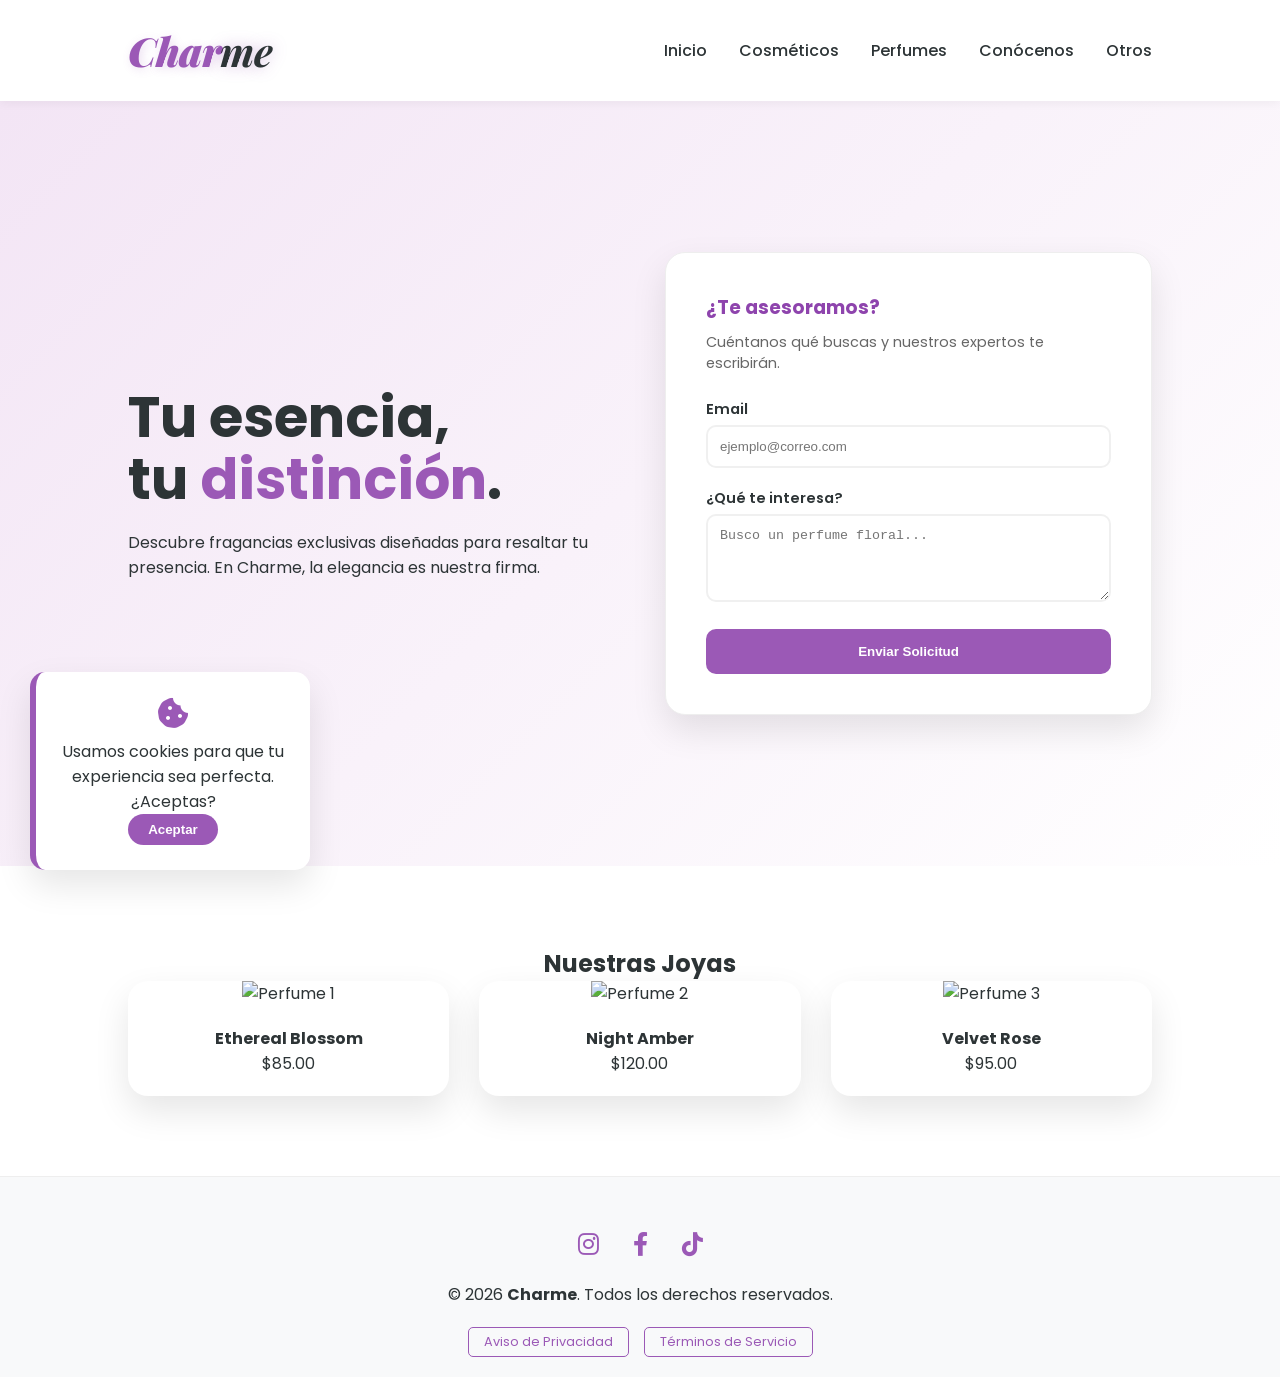
==== index.html @ 7c9b8ab6 "Primera subida de archivos pruebas proyecto" ====
<!DOCTYPE html>
<html lang="es">
<head>
    <meta charset="UTF-8">
    <meta name="viewport" content="width=device-width, initial-scale=1.0">
    <title>Charme | Perfumería de Lujo</title>
    <link href="https://fonts.googleapis.com/css2?family=Playfair+Display:ital,wght@0,700;1,700&family=Poppins:wght@300;400;600&display=swap" rel="stylesheet">
    <link rel="stylesheet" href="style.css">
    <link rel="stylesheet" href="https://cdnjs.cloudflare.com/ajax/libs/font-awesome/6.0.0/css/all.min.css">
</head>
<body>

    <div id="cookie-banner" class="cookie-notice shadow">
        <i class="fas fa-cookie-bite"></i>
        <p>Usamos cookies para que tu experiencia sea perfecta. ¿Aceptas?</p>
        <button id="accept-cookies">Aceptar</button>
    </div>

    <nav class="navbar">
        <div class="logo">
            <span class="char">Char</span><span class="me">me</span>
        </div>
        <ul class="nav-links">
            <li><a href="index.html" class="active">Inicio</a></li>
            <li><a href="cosmeticos.html">Cosméticos</a></li>
            <li><a href="perfumes.html">Perfumes</a></li>
            <li><a href="conocenos.html">Conócenos</a></li>
            <li><a href="otros.html">Otros</a></li>
        </ul>
    </nav>

    <header class="main-hero">
        <div class="hero-content">
            <div class="hero-text">
                <h1>Tu esencia, <br>tu <span class="highlight">distinción</span>.</h1>
                <p>Descubre fragancias exclusivas diseñadas para resaltar tu presencia. En Charme, la elegancia es nuestra firma.</p>
            </div>

            <div class="hero-form">
                <form action="https://formspree.io/f/tu_codigo" method="POST" class="glass-form shadow">
                    <h3>¿Te asesoramos?</h3>
                    <p>Cuéntanos qué buscas y nuestros expertos te escribirán.</p>
                    
                    <div class="input-group">
                        <label>Email</label>
                        <input type="email" name="email" placeholder="ejemplo@correo.com" required>
                    </div>
                    
                    <div class="input-group">
                        <label>¿Qué te interesa?</label>
                        <textarea name="mensaje" rows="4" placeholder="Busco un perfume floral..."></textarea>
                    </div>
                    
                    <button type="submit" class="btn-submit">Enviar Solicitud</button>
                </form>
            </div>
        </div>
    </header>

    <section class="products-preview">
        <h2 class="title">Nuestras Joyas</h2>
        <div class="carousel-grid">
            <div class="product-card shadow">
                <img src="https://images.unsplash.com/photo-1541643600914-78b084683601?q=80&w=500" alt="Perfume 1">
                <div class="info">
                    <h4>Ethereal Blossom</h4>
                    <span>$85.00</span>
                </div>
            </div>
            <div class="product-card shadow">
                <img src="https://images.unsplash.com/photo-1594035910387-fea47794261f?q=80&w=500" alt="Perfume 2">
                <div class="info">
                    <h4>Night Amber</h4>
                    <span>$120.00</span>
                </div>
            </div>
            <div class="product-card shadow">
                <img src="https://images.unsplash.com/photo-1523293182086-7651a899d37f?q=80&w=500" alt="Perfume 3">
                <div class="info">
                    <h4>Velvet Rose</h4>
                    <span>$95.00</span>
                </div>
            </div>
        </div>
    </section>

    <footer>
        <div class="footer-container">
            <div class="socials">
                <a href="#"><i class="fab fa-instagram"></i></a>
                <a href="#"><i class="fab fa-facebook-f"></i></a>
                <a href="#"><i class="fab fa-tiktok"></i></a>
            </div>
            <p>&copy; 2026 <strong>Charme</strong>. Todos los derechos reservados.</p>
            
            <div class="legal-box">
                <a href="privacidad.html" class="btn-legal">Aviso de Privacidad</a>
                <a href="terminos.html" class="btn-legal">Términos de Servicio</a>
            </div>
        </div>
    </footer>

    <script>
        const banner = document.getElementById('cookie-banner');
        const btn = document.getElementById('accept-cookies');
        if (localStorage.getItem('charme_cookies') === 'accepted') {
            banner.style.display = 'none';
        }
        btn.onclick = () => {
            localStorage.setItem('charme_cookies', 'accepted');
            banner.style.display = 'none';
        }
    </script>
</body>
</html>
---- style.css ----
:root {
    --morado-lila: #9b59b6;
    --morado-fuerte: #8e44ad;
    --texto: #2d3436;
    --sombra: 0 15px 35px rgba(0,0,0,0.1);
}

* { margin: 0; padding: 0; box-sizing: border-box; }
body { font-family: 'Poppins', sans-serif; background-color: #ffffff; color: var(--texto); }

/* LOGO CON ESTILO PLAYFAIR */
.logo { font-family: 'Playfair Display', serif; font-size: 2.2rem; font-style: italic; }
.char { color: var(--texto); font-weight: 700; }
.me { color: var(--morado-lila); font-weight: 400; margin-left: -2px; }

/* NAVBAR */
.navbar {
    display: flex;
    justify-content: space-between;
    align-items: center;
    padding: 1.5rem 10%;
    background: white;
    box-shadow: 0 2px 10px rgba(0,0,0,0.05);
    position: sticky;
    top: 0; z-index: 1000;
}
.nav-links { display: flex; list-style: none; gap: 2rem; }
.nav-links a { text-decoration: none; color: var(--texto); font-weight: 500; transition: 0.3s; }
.nav-links a:hover, .active { color: var(--morado-lila); }

/* HERO SECCIÓN */
.main-hero {
    background: linear-gradient(135deg, #f3e5f5 0%, #ffffff 100%);
    padding: 80px 10%;
    min-height: 85vh;
    display: flex;
    align-items: center;
}
.hero-content { display: flex; align-items: center; gap: 50px; flex-wrap: wrap; width: 100%; }
.hero-text { flex: 1; min-width: 300px; }
.hero-text h1 { font-size: 3.5rem; line-height: 1.1; margin-bottom: 20px; }
.highlight { color: var(--morado-lila); }

/* FORMULARIO GLASS-STYLE */
.hero-form { flex: 1; min-width: 350px; }
.glass-form { background: white; padding: 40px; border-radius: 20px; border: 1px solid #eee; }
.shadow { box-shadow: var(--sombra); }
.glass-form h3 { color: var(--morado-fuerte); margin-bottom: 10px; }
.glass-form p { font-size: 0.9rem; color: #666; margin-bottom: 25px; }

.input-group { margin-bottom: 20px; text-align: left; }
.input-group label { display: block; font-size: 0.9rem; margin-bottom: 5px; font-weight: 600; }
.input-group input, .input-group textarea {
    width: 100%; padding: 12px; border: 2px solid #f0f0f0; border-radius: 10px; outline: none; transition: 0.3s;
}
.input-group input:focus, .input-group textarea:focus { border-color: var(--morado-lila); }

.btn-submit {
    width: 100%; padding: 15px; background: var(--morado-lila); color: white; border: none;
    border-radius: 10px; font-weight: bold; cursor: pointer; transition: 0.3s;
}
.btn-submit:hover { background: var(--morado-fuerte); transform: translateY(-3px); }

/* COOKIES IZQUIERDA */
.cookie-notice {
    position: fixed; bottom: 30px; left: 30px; width: 280px; background: white;
    padding: 25px; border-radius: 15px; z-index: 9999; border-left: 6px solid var(--morado-lila); text-align: center;
}
.cookie-notice i { font-size: 2rem; color: var(--morado-lila); margin-bottom: 10px; }
#accept-cookies { background: var(--morado-lila); color: white; border: none; padding: 8px 20px; border-radius: 20px; cursor: pointer; font-weight: 600; }

/* PRODUCTOS Y FOOTER */
.products-preview { padding: 80px 10%; text-align: center; }
.carousel-grid { display: grid; grid-template-columns: repeat(auto-fit, minmax(250px, 1fr)); gap: 30px; }
.product-card { background: white; border-radius: 20px; overflow: hidden; transition: 0.4s; }
.product-card img { width: 100%; height: 300px; object-fit: cover; }
.info { padding: 20px; }

footer { background: #f8f9fa; padding: 50px 10% 20px; text-align: center; border-top: 1px solid #eee; }
.socials { margin-bottom: 20px; }
.socials a { color: var(--morado-lila); font-size: 1.5rem; margin: 0 15px; }
.legal-box { margin-top: 20px; display: flex; justify-content: center; gap: 15px; }
.btn-legal { text-decoration: none; color: var(--morado-lila); border: 1px solid var(--morado-lila); padding: 5px 15px; border-radius: 5px; font-size: 0.8rem; transition: 0.3s; }
.btn-legal:hover { background: var(--morado-lila); color: white; }

/* --- LOGO CHARME CON RELLENO Y GLOW LILA --- */
.logo {
    font-family: 'Playfair Display', serif;
    font-size: 2.5rem;
    font-style: italic;
    letter-spacing: -0.5px;
    display: flex;
    align-items: center;
}

.char { 
    color: #9b59b6;
    font-weight: 900; 
    /* Sombreado suave tipo "glow" en morado lila */
    text-shadow: 2px 2px 10px rgba(155, 89, 182, 0.2); 
}

.me { 
    color: #2d3436; 
    font-weight: 700; /* Aumentamos un poco más el relleno */
    margin-left: -1px;
    /* Un sombreado más definido para la parte lila */
    text-shadow: 0px 0px 15px rgba(155, 89, 182, 0.4);
    transition: 0.3s ease;
}

/* Efecto interactivo: Brilla más al pasar el ratón */
.logo:hover .char {
    text-shadow: 0px 0px 25px rgba(155, 89, 182, 0.7);
    transform: scale(1.02);
}



/* --- AJUSTES PARA MÓVIL Y TABLET --- */

@media (max-width: 768px) {
    /* Navbar: Permite que el menú se envuelva si hay muchos botones */
    .navbar {
        flex-direction: column;
        padding: 1rem;
    }

    .nav-links {
        margin-top: 15px;
        gap: 10px;
        font-size: 0.9rem;
        flex-wrap: wrap;
        justify-content: center;
    }

    /* Hero: El texto y el formulario se ponen uno debajo del otro */
    .main-hero {
        padding: 40px 5%;
        text-align: center;
    }

    .hero-content {
        flex-direction: column;
        gap: 30px;
    }

    .hero-text h1 {
        font-size: 2.2rem; /* Texto más pequeño en móvil */
    }

    .hero-form {
        width: 100%;
        min-width: unset;
    }

    .glass-form {
        padding: 25px 20px;
    }

    /* Cookies: Ocupan el ancho completo abajo para que sean fáciles de tocar */
    .cookie-notice {
        left: 10px;
        right: 10px;
        bottom: 10px;
        width: calc(100% - 20px);
    }

    /* Productos: Se verán en 1 o 2 columnas según el tamaño */
    .carousel-grid {
        grid-template-columns: 1fr;
    }
}
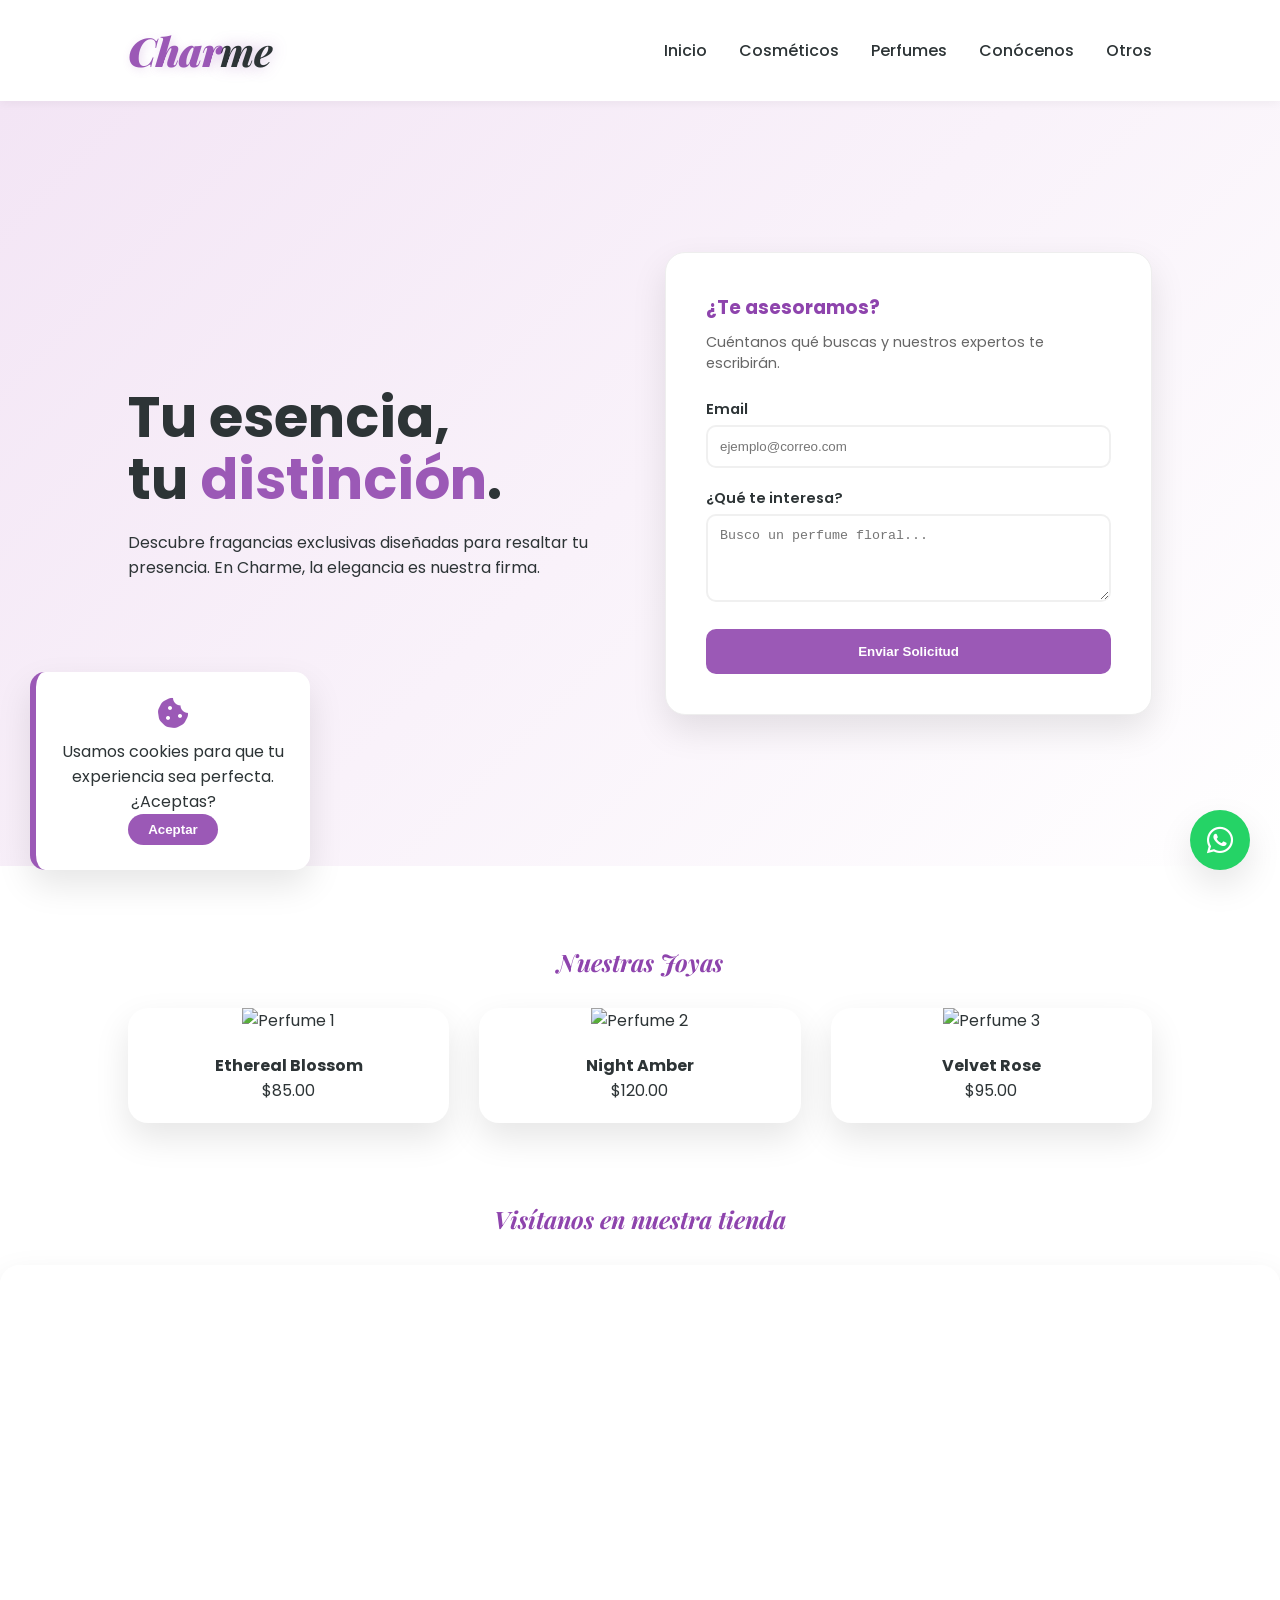
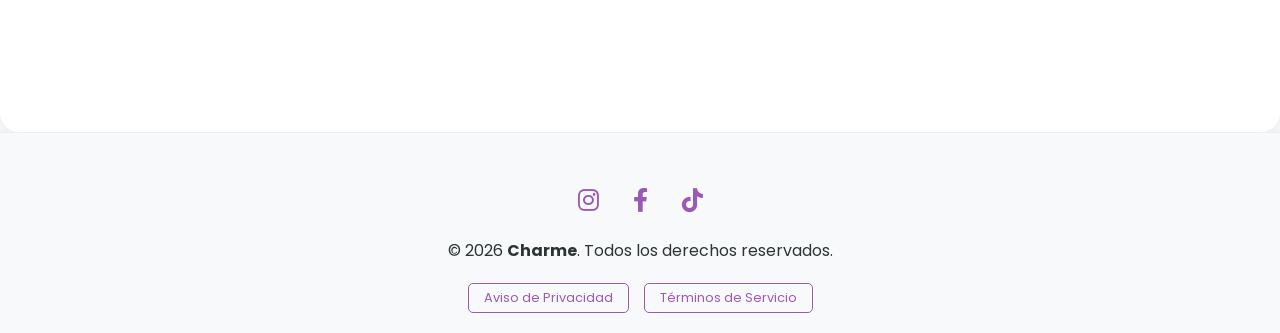
==== commit 5407f398: "Mejoras 1.1" ====
--- a/index.html
+++ b/index.html
@@ -84,6 +84,16 @@
         </div>
     </section>
 
+    <section class="location-section">
+        <h2 class="title">Visítanos en nuestra tienda</h2>
+        <div class="map-container shadow">
+           <iframe 
+                src="https://www.google.com/maps/embed?pb=!1m18!1m12!1m3!1d3198.0537380486016!2d-5.159636623636882!3d36.74704867010492!2m3!1f0!2f0!3f0!3m2!1i1024!2i768!4f13.1!3m3!1m2!1s0xd0e311da9785e27%3A0x3edf82fcbc6aa73f!2sCHARME!5e0!3m2!1ses!2ses!4v1710000000000!5m2!1ses!2ses" 
+                width="100%" height="450" style="border:0;" allowfullscreen="" loading="lazy">
+            </iframe>
+        </div>
+    </section>
+
     <footer>
         <div class="footer-container">
             <div class="socials">
@@ -100,6 +110,13 @@
         </div>
     </footer>
 
+    <a href="https://wa.me/34600000000?text=Hola%20Charme,%20me%20gustaría%20recibir%20asesoría%20sobre%20un%20producto." 
+       class="whatsapp-float shadow" target="_blank">
+        <i class="fab fa-whatsapp"></i>
+        <span class="tooltip">¿Hablar con un experto?</span>
+    </a>
+
+
     <script>
         const banner = document.getElementById('cookie-banner');
         const btn = document.getElementById('accept-cookies');
@@ -111,5 +128,6 @@
             banner.style.display = 'none';
         }
     </script>
+
 </body>
 </html>
--- a/style.css
+++ b/style.css
@@ -87,7 +87,7 @@
 .logo {
     font-family: 'Playfair Display', serif;
     font-size: 2.5rem;
-    font-style: italic;
+    font-style: italic ;
     letter-spacing: -0.5px;
     display: flex;
     align-items: center;
@@ -172,3 +172,101 @@
     }
 }
 
+---
+
+### 2. CSS Añadido (`style.css`)
+
+Añade estas reglas a tu archivo CSS para que el mapa y el botón de WhatsApp se vean perfectos:
+
+```css
+/* --- SECCIÓN UBICACIÓN --- */
+.location-section {
+    padding: 60px 10%;
+    background: #fdfaff; /* Un tono lila muy sutil de fondo */
+    text-align: center;
+}
+
+.map-container {
+    border-radius: 20px;
+    overflow: hidden;
+    margin-top: 30px;
+    border: 5px solid white; /* Efecto marco elegante */
+}
+
+/* --- WHATSAPP FLOTANTE --- */
+.whatsapp-float {
+    position: fixed;
+    bottom: 30px;
+    right: 30px;
+    background-color: #25d366;
+    color: white;
+    width: 60px;
+    height: 60px;
+    border-radius: 50%;
+    display: flex;
+    align-items: center;
+    justify-content: center;
+    font-size: 30px;
+    z-index: 1000;
+    text-decoration: none;
+    transition: all 0.3s ease;
+}
+
+.whatsapp-float:hover {
+    transform: scale(1.1) rotate(5deg);
+    background-color: #128c7e;
+}
+
+/* Mensaje emergente al lado del botón */
+.whatsapp-float .tooltip {
+    position: absolute;
+    right: 80px;
+    background: white;
+    color: #333;
+    padding: 8px 15px;
+    border-radius: 10px;
+    font-size: 0.8rem;
+    font-weight: 600;
+    white-space: nowrap;
+    box-shadow: 0 4px 15px rgba(0,0,0,0.1);
+    opacity: 0;
+    visibility: hidden;
+    transition: 0.3s;
+}
+
+.whatsapp-float:hover .tooltip {
+    opacity: 1;
+    visibility: visible;
+}
+
+.products-preview h2.title {
+    color: var(--morado-fuerte);
+    margin-bottom: 30px;
+    text-align: center; 
+    width: 100%;       
+    font-family: 'Playfair Display', serif; 
+    font-style: italic ;
+}
+
+.location-section h2.title {
+    color: var(--morado-fuerte);
+    margin-bottom: 30px;
+    text-align: center; 
+    width: 100%;       
+    font-family: 'Playfair Display', serif; 
+    font-style: italic ;
+}
+
+/* Ajuste para móvil: el botón no debe tapar contenido importante */
+@media (max-width: 768px) {
+    .whatsapp-float {
+        bottom: 20px;
+        right: 20px;
+        width: 50px;
+        height: 50px;
+        font-size: 25px;
+    }
+    .whatsapp-float .tooltip {
+        display: none; /* En móvil mejor quitar el mensaje para no ocupar pantalla */
+    }
+}
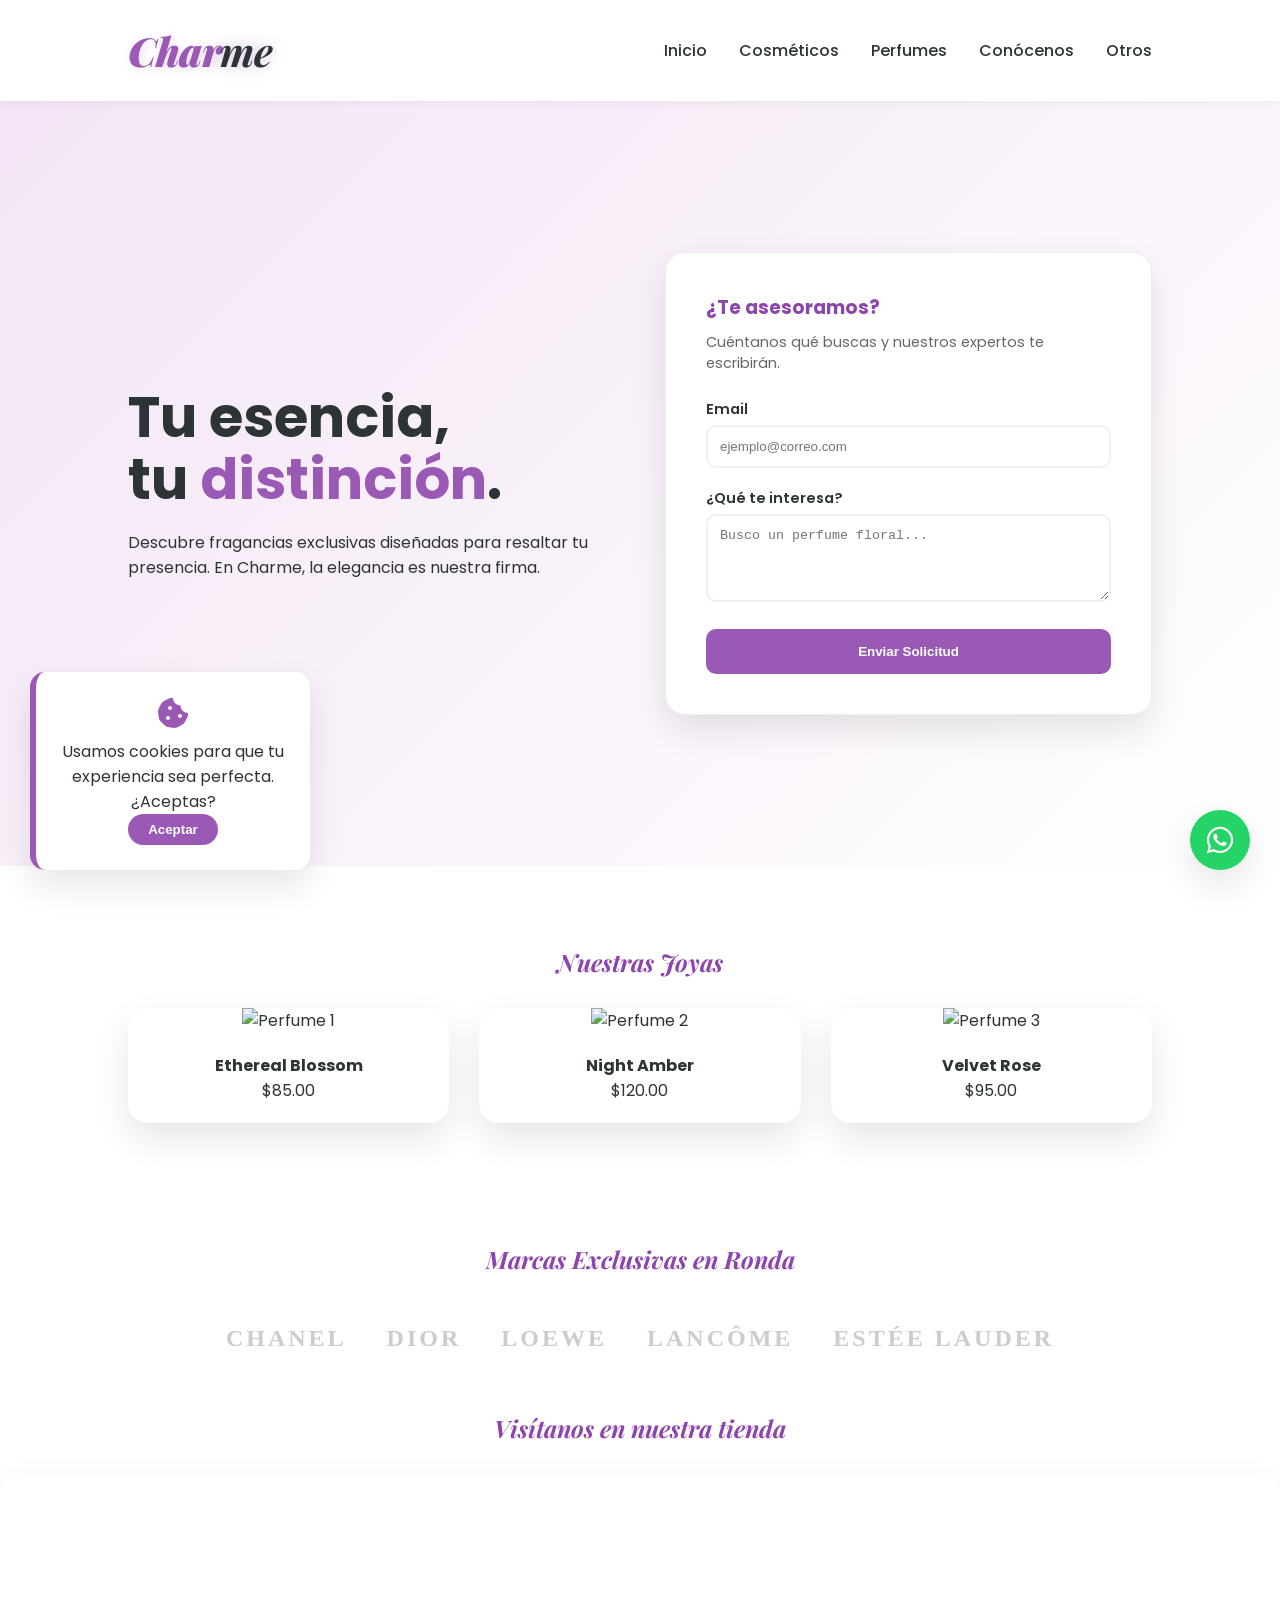
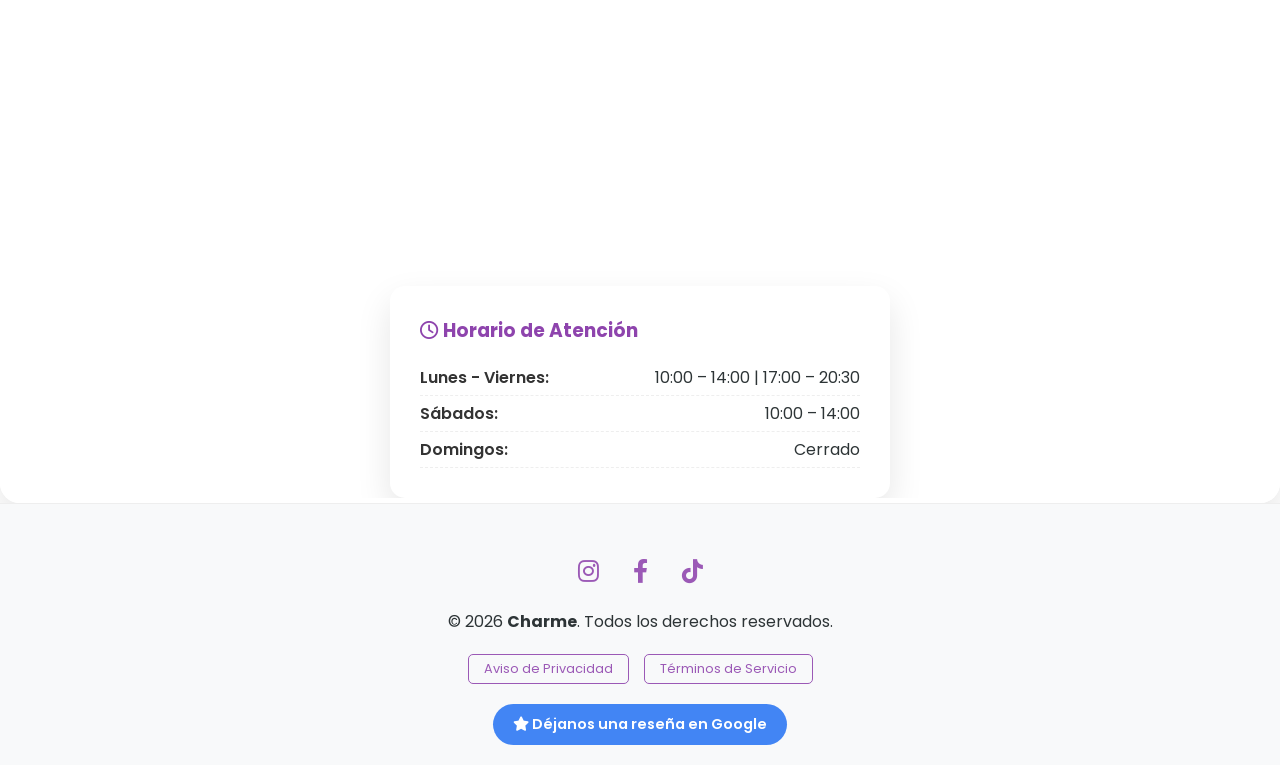
==== commit 5ffe874d: "Add files via upload" ====
--- a/index.html
+++ b/index.html
@@ -84,6 +84,17 @@
         </div>
     </section>
 
+    <section class="brands-section">
+        <h2 class="subtitle">Marcas Exclusivas en Ronda</h2>
+        <div class="brands-text-grid">
+            <span class="brand-name">CHANEL</span>
+            <span class="brand-name">DIOR</span>
+            <span class="brand-name">LOEWE</span>
+            <span class="brand-name">LANCÔME</span>
+            <span class="brand-name">ESTÉE LAUDER</span>
+        </div>
+    </section>
+
     <section class="location-section">
         <h2 class="title">Visítanos en nuestra tienda</h2>
         <div class="map-container shadow">
@@ -91,6 +102,14 @@
                 src="https://www.google.com/maps/embed?pb=!1m18!1m12!1m3!1d3198.0537380486016!2d-5.159636623636882!3d36.74704867010492!2m3!1f0!2f0!3f0!3m2!1i1024!2i768!4f13.1!3m3!1m2!1s0xd0e311da9785e27%3A0x3edf82fcbc6aa73f!2sCHARME!5e0!3m2!1ses!2ses!4v1710000000000!5m2!1ses!2ses" 
                 width="100%" height="450" style="border:0;" allowfullscreen="" loading="lazy">
             </iframe>
+            <div class="schedule-box shadow">
+                <h3><i class="far fa-clock"></i> Horario de Atención</h3>
+                <div class="days">
+                    <p><span>Lunes - Viernes:</span> 10:00 – 14:00 | 17:00 – 20:30</p>
+                    <p><span>Sábados:</span> 10:00 – 14:00</p>
+                    <p><span>Domingos:</span> Cerrado</p>
+                </div>
+            </div>
         </div>
     </section>
 
@@ -108,6 +127,10 @@
                 <a href="terminos.html" class="btn-legal">Términos de Servicio</a>
             </div>
         </div>
+
+        <a href="https://search.google.com/local/writereview?placeid=ChIJJ174qR0xDQ0RP6dqvPyC3z4" class="btn-review" target="_blank">
+            <i class="fas fa-star"></i> Déjanos una reseña en Google
+        </a>
     </footer>
 
     <a href="https://wa.me/34600000000?text=Hola%20Charme,%20me%20gustaría%20recibir%20asesoría%20sobre%20un%20producto." 
--- a/style.css
+++ b/style.css
@@ -269,4 +269,68 @@
     .whatsapp-float .tooltip {
         display: none; /* En móvil mejor quitar el mensaje para no ocupar pantalla */
     }
+}
+
+.schedule-box {
+    background: white;
+    max-width: 500px;
+    margin: -50px auto 0; /* Lo sube un poco para que pise ligeramente el mapa */
+    padding: 30px;
+    border-radius: 15px;
+    position: relative;
+    z-index: 10;
+}
+.schedule-box h3 { color: var(--morado-fuerte); margin-bottom: 15px; }
+.schedule-box p { display: flex; justify-content: space-between; border-bottom: 1px dashed #eee; padding: 5px 0; }
+.schedule-box span { font-weight: 600; color: #333; }
+
+.brands-section { padding: 40px 10%; text-align: center; background: white; }
+.brands-grid { display: flex; justify-content: space-around; align-items: center; opacity: 0.6; filter: grayscale(1); gap: 30px; flex-wrap: wrap; }
+.brands-grid img { height: 40px; transition: 0.3s; }
+.brands-grid img:hover { filter: grayscale(0); opacity: 1; transform: scale(1.1); }
+
+.btn-review {
+    display: inline-block;
+    margin-top: 20px;
+    padding: 10px 20px;
+    background: #4285F4; /* Color azul Google */
+    color: white;
+    text-decoration: none;
+    border-radius: 50px;
+    font-size: 0.9rem;
+    font-weight: 600;
+    transition: 0.3s;
+}
+.btn-review:hover { background: #357ae8; transform: translateY(-3px); }
+
+.brands-text-grid {
+    display: flex;
+    justify-content: center;
+    gap: 40px;
+    flex-wrap: wrap;
+    padding: 20px 0;
+}
+
+.brand-name {
+    font-family: 'Playfair Display', serif;
+    font-size: 1.5rem;
+    font-weight: 700;
+    color: #ccc; /* Color gris suave */
+    letter-spacing: 3px;
+    transition: 0.4s;
+    cursor: default;
+}
+
+.brand-name:hover {
+    color: var(--morado-lila); /* Se ilumina al pasar el ratón */
+    transform: scale(1.1);
+}
+
+.brands-section h2.subtitle {
+    color: var(--morado-fuerte);
+    margin-bottom: 30px;
+    text-align: center; 
+    width: 100%;       
+    font-family: 'Playfair Display', serif; 
+    font-style: italic ;
 }
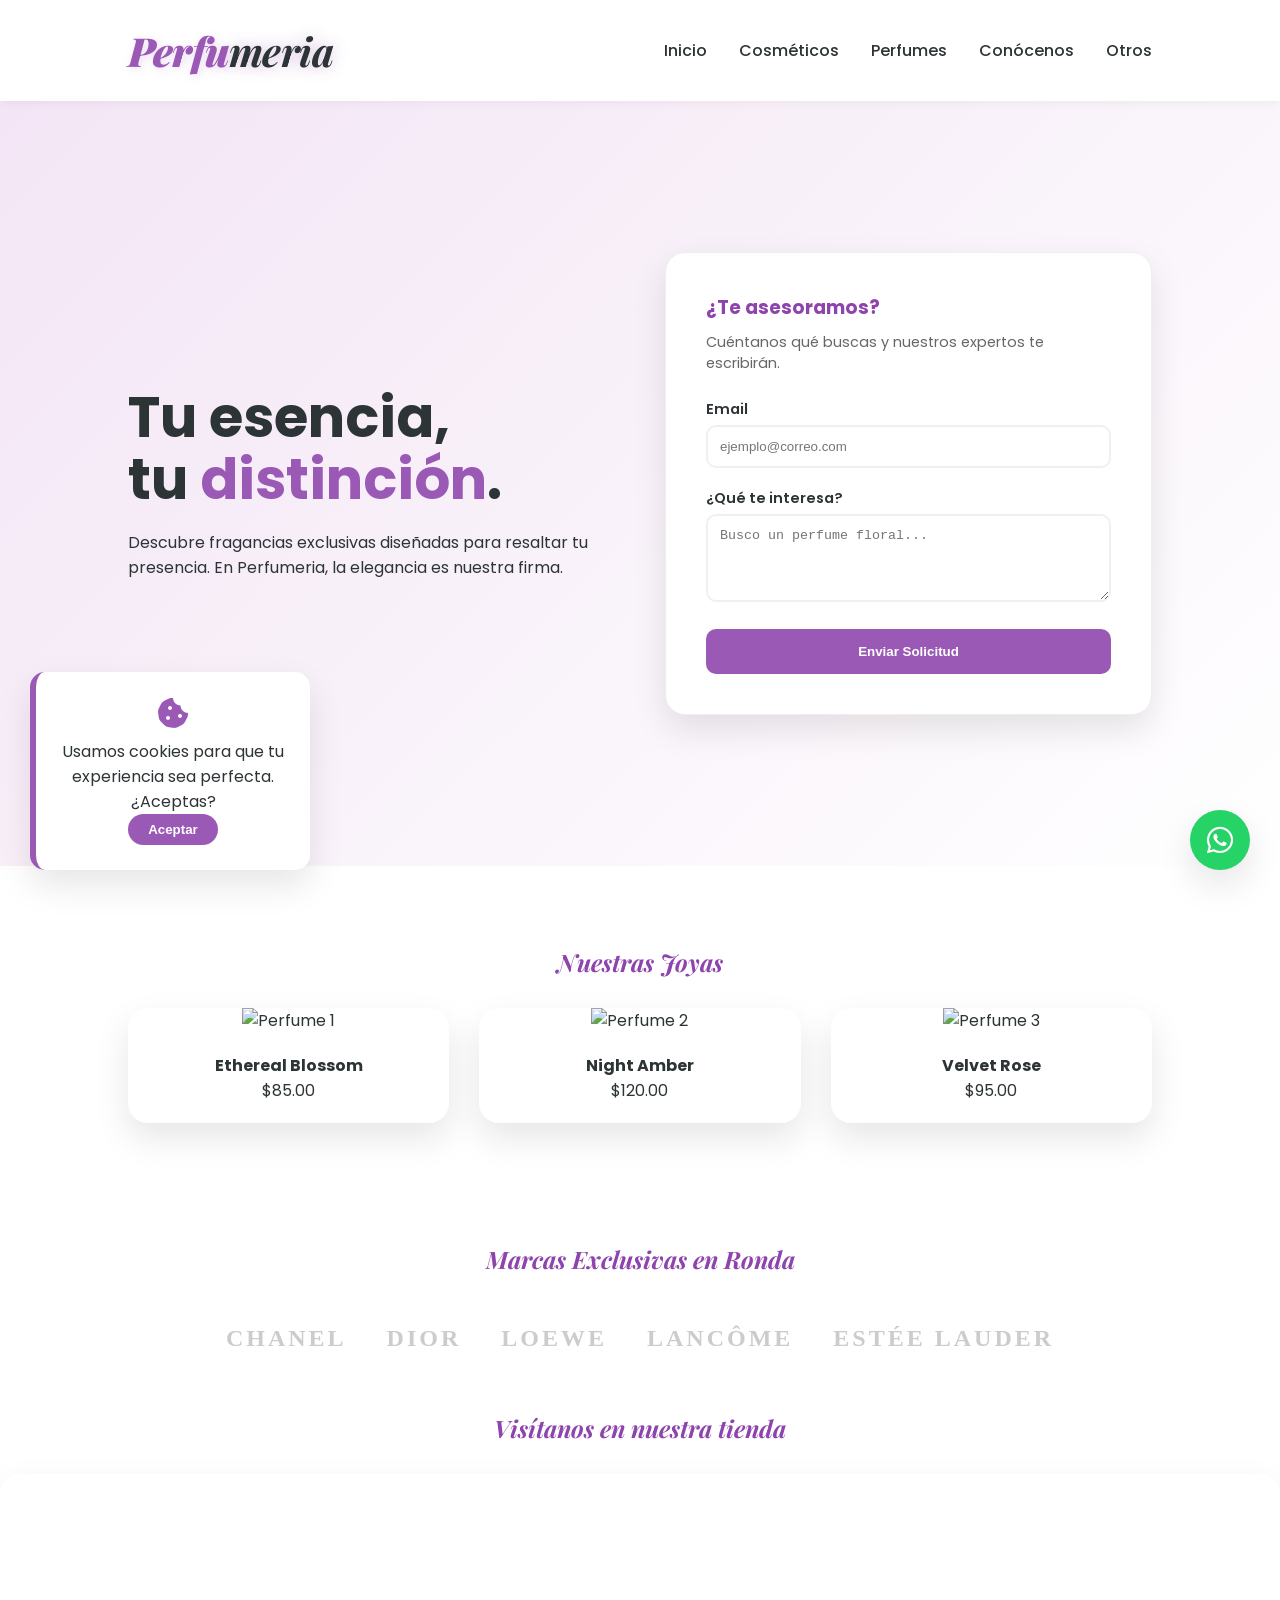
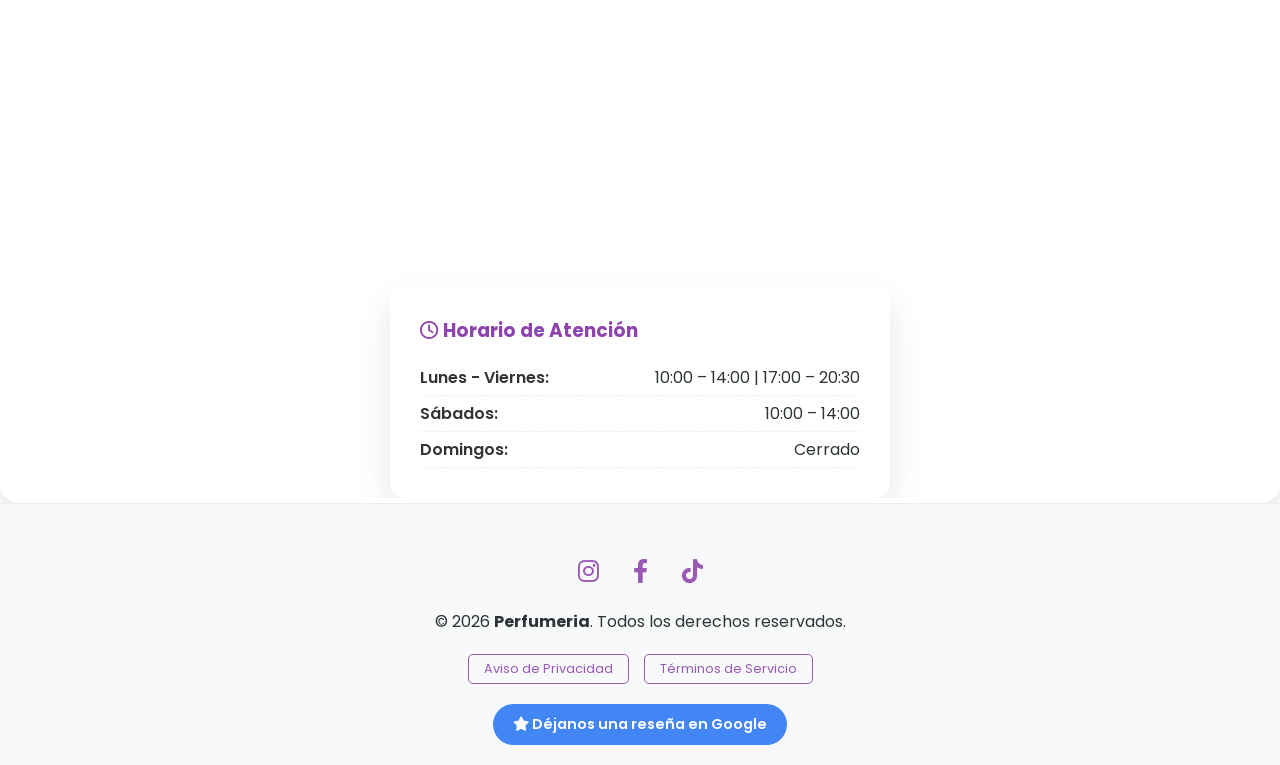
==== commit d3a724ae: "Add files via upload" ====
--- a/index.html
+++ b/index.html
@@ -3,7 +3,7 @@
 <head>
     <meta charset="UTF-8">
     <meta name="viewport" content="width=device-width, initial-scale=1.0">
-    <title>Charme | Perfumería de Lujo</title>
+    <title> Perfumería | Cosmética </title>
     <link href="https://fonts.googleapis.com/css2?family=Playfair+Display:ital,wght@0,700;1,700&family=Poppins:wght@300;400;600&display=swap" rel="stylesheet">
     <link rel="stylesheet" href="style.css">
     <link rel="stylesheet" href="https://cdnjs.cloudflare.com/ajax/libs/font-awesome/6.0.0/css/all.min.css">
@@ -18,7 +18,7 @@
 
     <nav class="navbar">
         <div class="logo">
-            <span class="char">Char</span><span class="me">me</span>
+            <span class="char">Perfu</span><span class="me">meria</span>
         </div>
         <ul class="nav-links">
             <li><a href="index.html" class="active">Inicio</a></li>
@@ -33,7 +33,7 @@
         <div class="hero-content">
             <div class="hero-text">
                 <h1>Tu esencia, <br>tu <span class="highlight">distinción</span>.</h1>
-                <p>Descubre fragancias exclusivas diseñadas para resaltar tu presencia. En Charme, la elegancia es nuestra firma.</p>
+                <p>Descubre fragancias exclusivas diseñadas para resaltar tu presencia. En Perfumeria, la elegancia es nuestra firma.</p>
             </div>
 
             <div class="hero-form">
@@ -120,7 +120,7 @@
                 <a href="#"><i class="fab fa-facebook-f"></i></a>
                 <a href="#"><i class="fab fa-tiktok"></i></a>
             </div>
-            <p>&copy; 2026 <strong>Charme</strong>. Todos los derechos reservados.</p>
+            <p>&copy; 2026 <strong>Perfumeria</strong>. Todos los derechos reservados.</p>
             
             <div class="legal-box">
                 <a href="privacidad.html" class="btn-legal">Aviso de Privacidad</a>
